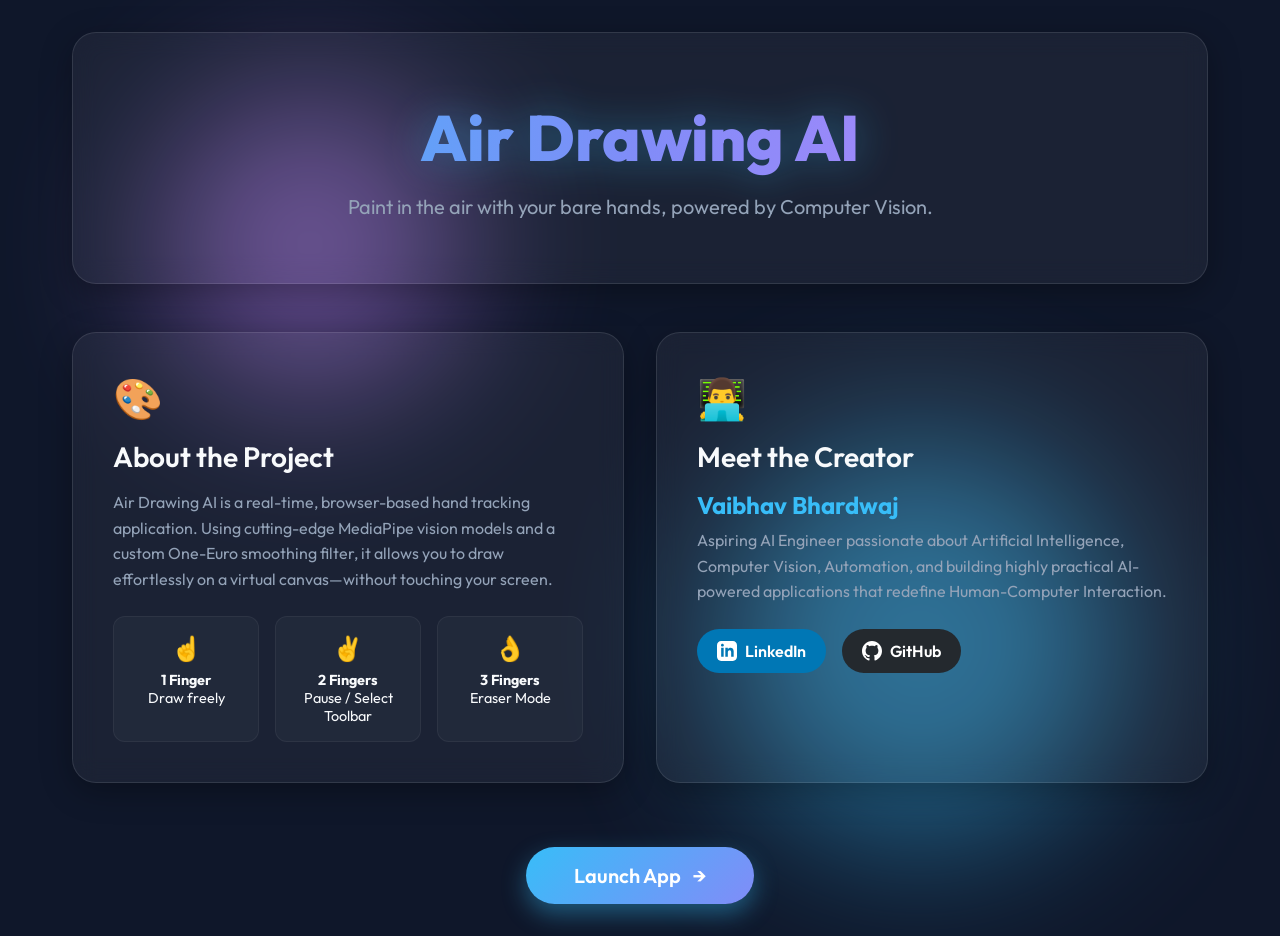
==== index.html @ 8f4176c5 "Convert to Web App and Add Landing Page" ====
<!DOCTYPE html>
<html lang="en">
<head>
    <meta charset="UTF-8">
    <meta name="viewport" content="width=device-width, initial-scale=1.0">
    <title>Air Drawing AI | Vaibhav Bhardwaj</title>
    <meta name="description" content="A real-time hand gesture based drawing application powered by AI.">
    <link rel="stylesheet" href="style.css">
    <link href="https://fonts.googleapis.com/css2?family=Outfit:wght@300;400;600;800&display=swap" rel="stylesheet">
</head>
<body>
    <div class="landing-container">
        <!-- Floating animated background blobs -->
        <div class="blob blob-1"></div>
        <div class="blob blob-2"></div>
        <div class="blob blob-3"></div>

        <header class="glass animate-fade-in-up">
            <h1 class="glow-text">Air Drawing AI</h1>
            <p class="subtitle">Paint in the air with your bare hands, powered by Computer Vision.</p>
        </header>
        
        <main class="main-grid">
            <div class="card glass animate-fade-in-up delay-1">
                <div class="card-icon">🎨</div>
                <h2>About the Project</h2>
                <p>Air Drawing AI is a real-time, browser-based hand tracking application. Using cutting-edge MediaPipe vision models and a custom One-Euro smoothing filter, it allows you to draw effortlessly on a virtual canvas—without touching your screen.</p>
                <div class="features-grid">
                    <div class="feature"><span class="emoji">☝️</span> <strong>1 Finger</strong><br>Draw freely</div>
                    <div class="feature"><span class="emoji">✌️</span> <strong>2 Fingers</strong><br>Pause / Select Toolbar</div>
                    <div class="feature"><span class="emoji">👌</span> <strong>3 Fingers</strong><br>Eraser Mode</div>
                </div>
            </div>

            <div class="card glass author-card animate-fade-in-up delay-2">
                <div class="card-icon">👨‍💻</div>
                <h2>Meet the Creator</h2>
                <h3 class="author-name">Vaibhav Bhardwaj</h3>
                <p>Aspiring AI Engineer passionate about Artificial Intelligence, Computer Vision, Automation, and building highly practical AI-powered applications that redefine Human-Computer Interaction.</p>
                
                <div class="social-links">
                    <a href="https://www.linkedin.com/in/mr-vaibhav-bhardwaj" target="_blank" class="social-btn linkedin">
                        <svg xmlns="http://www.w3.org/2000/svg" width="20" height="20" viewBox="0 0 24 24" fill="currentColor"><path d="M19 0h-14c-2.761 0-5 2.239-5 5v14c0 2.761 2.239 5 5 5h14c2.762 0 5-2.239 5-5v-14c0-2.761-2.238-5-5-5zm-11 19h-3v-11h3v11zm-1.5-12.268c-.966 0-1.75-.79-1.75-1.764s.784-1.764 1.75-1.764 1.75.79 1.75 1.764-.783 1.764-1.75 1.764zm13.5 12.268h-3v-5.604c0-3.368-4-3.113-4 0v5.604h-3v-11h3v1.765c1.396-2.586 7-2.777 7 2.476v6.759z"/></svg>
                        LinkedIn
                    </a>
                    <a href="https://github.com/mrvaibhavbhardwaj" target="_blank" class="social-btn github">
                        <svg xmlns="http://www.w3.org/2000/svg" width="20" height="20" viewBox="0 0 24 24" fill="currentColor"><path d="M12 0c-6.626 0-12 5.373-12 12 0 5.302 3.438 9.8 8.207 11.387.599.111.793-.261.793-.577v-2.234c-3.338.726-4.033-1.416-4.033-1.416-.546-1.387-1.333-1.756-1.333-1.756-1.089-.745.083-.729.083-.729 1.205.084 1.839 1.237 1.839 1.237 1.07 1.834 2.807 1.304 3.492.997.107-.775.418-1.305.762-1.604-2.665-.305-5.467-1.334-5.467-5.931 0-1.311.469-2.381 1.236-3.221-.124-.303-.535-1.524.117-3.176 0 0 1.008-.322 3.301 1.23.957-.266 1.983-.399 3.003-.404 1.02.005 2.047.138 3.006.404 2.291-1.552 3.297-1.23 3.297-1.23.653 1.653.242 2.874.118 3.176.77.84 1.235 1.911 1.235 3.221 0 4.609-2.807 5.624-5.479 5.921.43.372.823 1.102.823 2.222v3.293c0 .319.192.694.801.576 4.765-1.589 8.199-6.086 8.199-11.386 0-6.627-5.373-12-12-12z"/></svg>
                        GitHub
                    </a>
                </div>
            </div>

            <div class="cta-container animate-fade-in-up delay-3">
                <a href="app.html" class="btn-primary">
                    <span class="btn-text">Launch App</span>
                    <span class="btn-icon">→</span>
                </a>
            </div>
        </main>
    </div>
</body>
</html>
---- style.css ----
:root {
    --bg-color: #0f172a;
    --glass-bg: rgba(255, 255, 255, 0.05);
    --glass-border: rgba(255, 255, 255, 0.1);
    --primary: #38bdf8;
    --primary-hover: #0284c7;
    --text-main: #f8fafc;
    --text-muted: #94a3b8;
}

* {
    margin: 0;
    padding: 0;
    box-sizing: border-box;
    font-family: 'Outfit', sans-serif;
}

body {
    background-color: var(--bg-color);
    color: var(--text-main);
    min-height: 100vh;
    overflow-x: hidden;
}

/* Glassmorphism Utilities */
.glass {
    background: var(--glass-bg);
    backdrop-filter: blur(12px);
    -webkit-backdrop-filter: blur(12px);
    border: 1px solid var(--glass-border);
    box-shadow: 0 8px 32px 0 rgba(0, 0, 0, 0.3);
}

/* Landing Page Styles */
.landing-container {
    max-width: 1200px;
    margin: 0 auto;
    padding: 2rem;
    position: relative;
    z-index: 1;
}

header {
    text-align: center;
    padding: 4rem 2rem;
    border-radius: 24px;
    margin-bottom: 3rem;
}

.glow-text {
    font-size: 4rem;
    font-weight: 800;
    background: linear-gradient(to right, #38bdf8, #818cf8, #c084fc);
    -webkit-background-clip: text;
    -webkit-text-fill-color: transparent;
    margin-bottom: 1rem;
    filter: drop-shadow(0 0 20px rgba(56, 189, 248, 0.4));
}

.subtitle {
    font-size: 1.25rem;
    color: var(--text-muted);
}

.main-grid {
    display: grid;
    grid-template-columns: 1fr;
    gap: 2rem;
}

@media (min-width: 768px) {
    .main-grid {
        grid-template-columns: 1fr 1fr;
    }
    .cta-container {
        grid-column: 1 / -1;
    }
}

.card {
    padding: 2.5rem;
    border-radius: 24px;
    transition: transform 0.3s ease, box-shadow 0.3s ease;
}

.card:hover {
    transform: translateY(-5px);
    box-shadow: 0 15px 40px rgba(0, 0, 0, 0.4);
    border-color: rgba(255, 255, 255, 0.2);
}

.card-icon {
    font-size: 2.5rem;
    margin-bottom: 1rem;
}

.card h2 {
    font-size: 1.75rem;
    margin-bottom: 1rem;
    font-weight: 600;
}

.card p {
    color: var(--text-muted);
    line-height: 1.6;
    margin-bottom: 1.5rem;
}

.features-grid {
    display: grid;
    grid-template-columns: repeat(3, 1fr);
    gap: 1rem;
    margin-top: 1.5rem;
}

.feature {
    background: rgba(255, 255, 255, 0.03);
    padding: 1rem;
    border-radius: 12px;
    text-align: center;
    font-size: 0.9rem;
    border: 1px solid rgba(255, 255, 255, 0.05);
}

.feature .emoji {
    font-size: 1.5rem;
    display: block;
    margin-bottom: 0.5rem;
}

.author-name {
    font-size: 1.5rem;
    color: var(--primary);
    margin-bottom: 0.5rem;
}

.social-links {
    display: flex;
    gap: 1rem;
}

.social-btn {
    display: flex;
    align-items: center;
    gap: 0.5rem;
    padding: 0.75rem 1.25rem;
    border-radius: 100px;
    text-decoration: none;
    color: white;
    font-weight: 600;
    transition: all 0.2s;
}

.social-btn.linkedin { background: #0077b5; }
.social-btn.linkedin:hover { background: #006097; }
.social-btn.github { background: #24292e; }
.social-btn.github:hover { background: #1b1f23; }

.cta-container {
    text-align: center;
    margin-top: 2rem;
}

.btn-primary {
    display: inline-flex;
    align-items: center;
    gap: 0.75rem;
    background: linear-gradient(135deg, #38bdf8, #818cf8);
    color: white;
    padding: 1rem 3rem;
    border-radius: 100px;
    text-decoration: none;
    font-size: 1.25rem;
    font-weight: 600;
    border: none;
    cursor: pointer;
    transition: transform 0.2s, box-shadow 0.2s;
    box-shadow: 0 10px 25px rgba(56, 189, 248, 0.4);
}

.btn-primary:hover {
    transform: scale(1.05);
    box-shadow: 0 15px 35px rgba(56, 189, 248, 0.6);
}

.btn-secondary {
    background: rgba(255, 255, 255, 0.1);
    color: white;
    padding: 0.5rem 1rem;
    border-radius: 8px;
    border: 1px solid rgba(255,255,255,0.2);
    cursor: pointer;
    font-family: 'Outfit';
    transition: background 0.2s;
}
.btn-secondary:hover { background: rgba(255,255,255,0.2); }

/* Background Animated Blobs */
.blob {
    position: absolute;
    filter: blur(80px);
    z-index: -1;
    opacity: 0.5;
    animation: float 10s infinite ease-in-out alternate;
}
.blob-1 {
    top: 10%; left: 10%; width: 300px; height: 300px;
    background: #c084fc; border-radius: 50%;
}
.blob-2 {
    bottom: 10%; right: 10%; width: 400px; height: 400px;
    background: #38bdf8; border-radius: 50%; animation-delay: -5s;
}

@keyframes float {
    0% { transform: translate(0, 0) scale(1); }
    100% { transform: translate(50px, 50px) scale(1.1); }
}

/* Animations */
.animate-fade-in-up {
    opacity: 0;
    transform: translateY(20px);
    animation: fadeInUp 0.8s forwards ease-out;
}
.delay-1 { animation-delay: 0.2s; }
.delay-2 { animation-delay: 0.4s; }
.delay-3 { animation-delay: 0.6s; }

@keyframes fadeInUp {
    to { opacity: 1; transform: translateY(0); }
}

/* --- APP STYLES --- */
.app-body {
    overflow: hidden;
    display: flex;
    flex-direction: column;
}

.loading-overlay {
    position: fixed;
    inset: 0;
    display: flex;
    flex-direction: column;
    align-items: center;
    justify-content: center;
    z-index: 100;
    background: rgba(15, 23, 42, 0.9);
}
.loading-overlay.hidden { display: none; }

.spinner {
    width: 50px; height: 50px;
    border: 4px solid rgba(255,255,255,0.1);
    border-top-color: var(--primary);
    border-radius: 50%;
    animation: spin 1s infinite linear;
    margin-bottom: 1rem;
}
@keyframes spin { to { transform: rotate(360deg); } }

.toolbar {
    position: fixed;
    top: 20px; left: 50%;
    transform: translateX(-50%);
    display: flex;
    align-items: center;
    justify-content: space-between;
    padding: 12px 24px;
    border-radius: 100px;
    z-index: 10;
    width: 90%;
    max-width: 1000px;
}

.back-btn {
    color: var(--text-muted);
    text-decoration: none;
    font-weight: 600;
    transition: color 0.2s;
}
.back-btn:hover { color: white; }

.colors { display: flex; gap: 12px; }
.color-swatch {
    width: 32px; height: 32px;
    border-radius: 50%;
    cursor: pointer;
    border: 2px solid transparent;
    transition: transform 0.2s;
}
.color-swatch:hover { transform: scale(1.1); }
.color-swatch.active {
    border-color: white;
    transform: scale(1.15);
    box-shadow: 0 0 10px rgba(255,255,255,0.5);
}

.controls {
    display: flex;
    align-items: center;
    gap: 16px;
}
.brush-size { color: var(--text-muted); font-size: 0.9rem; }

.canvas-container {
    position: relative;
    width: 100vw; height: 100vh;
    display: flex;
    align-items: center;
    justify-content: center;
}

#webcam, #output_canvas {
    position: absolute;
    width: 100%; height: 100%;
    object-fit: cover;
    transform: scaleX(-1); /* Mirror camera */
}

#output_canvas { z-index: 5; }

.status-bar {
    position: fixed;
    bottom: 20px; left: 20px;
    padding: 12px 20px;
    border-radius: 12px;
    z-index: 10;
    display: flex;
    flex-direction: column;
    gap: 4px;
}

#mode-label {
    font-weight: 600;
    color: var(--primary);
}

.watermark {
    font-size: 0.8rem;
    color: var(--text-muted);
}
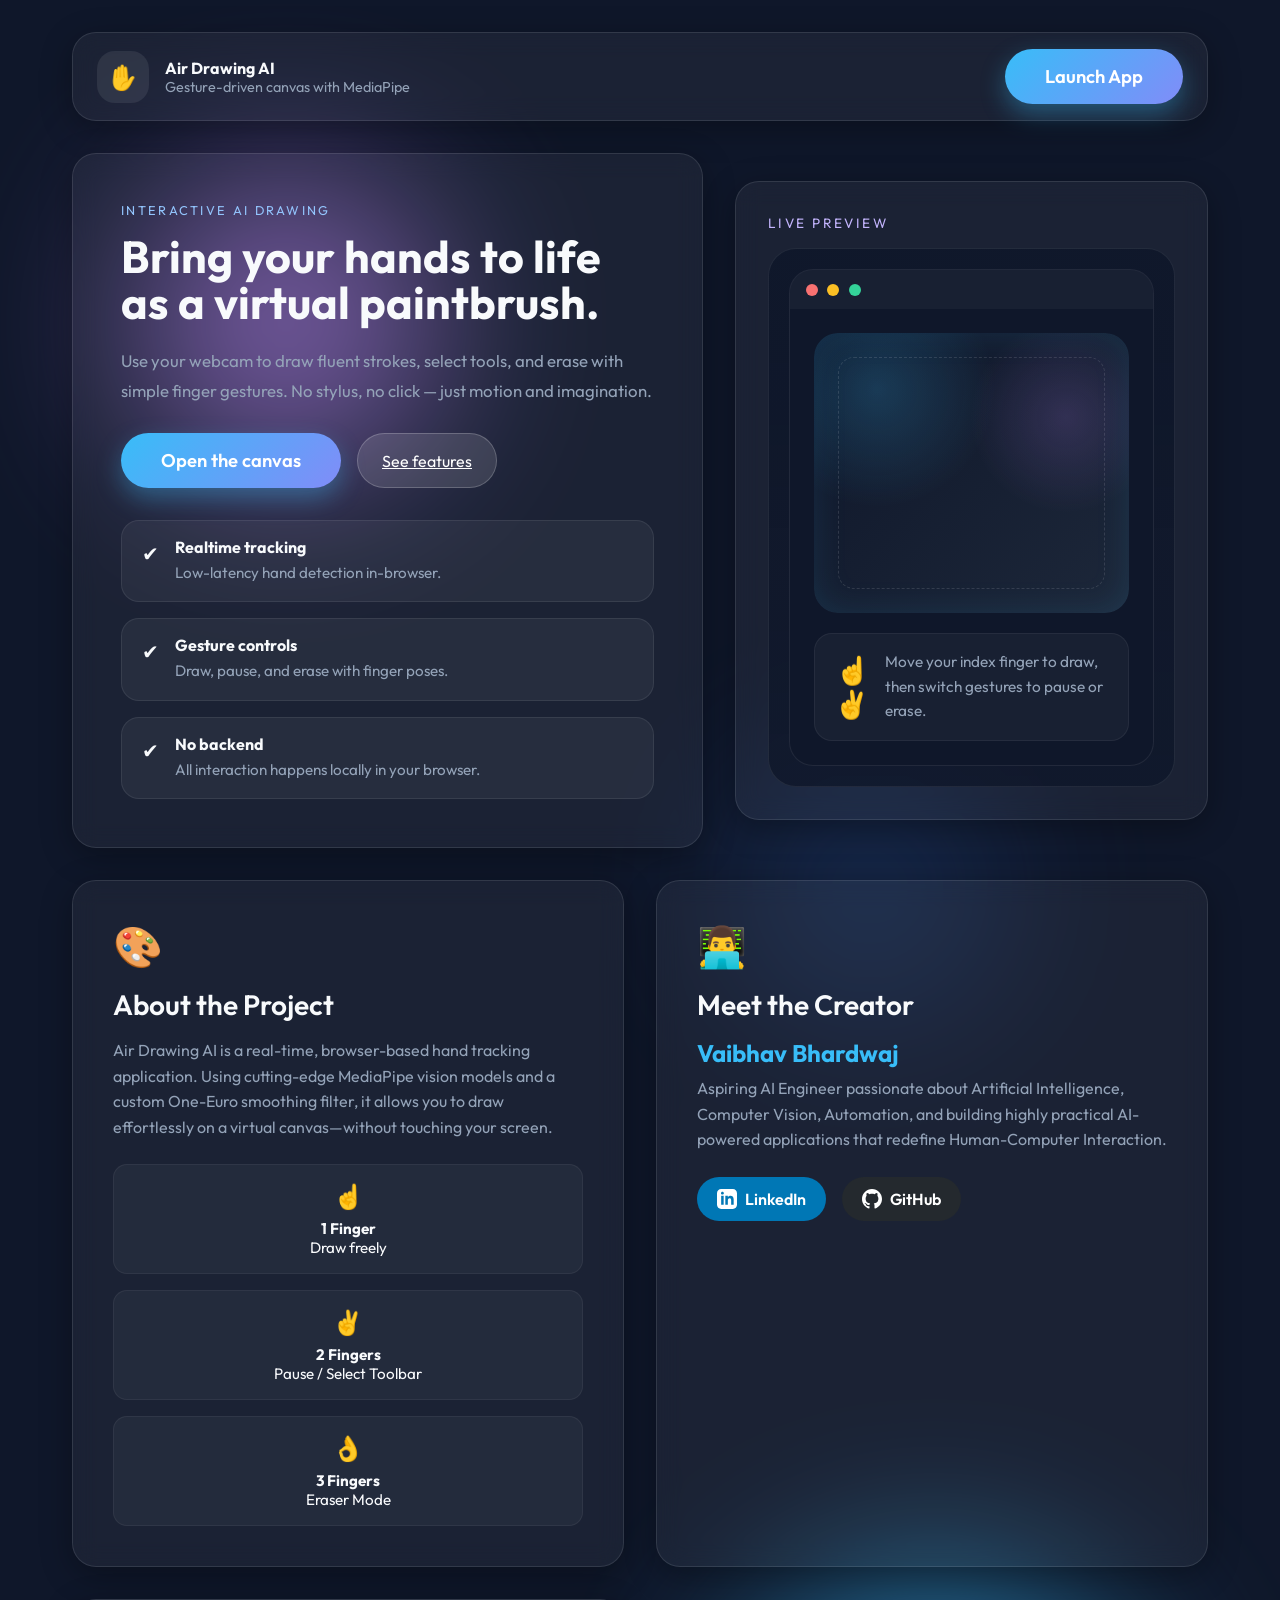
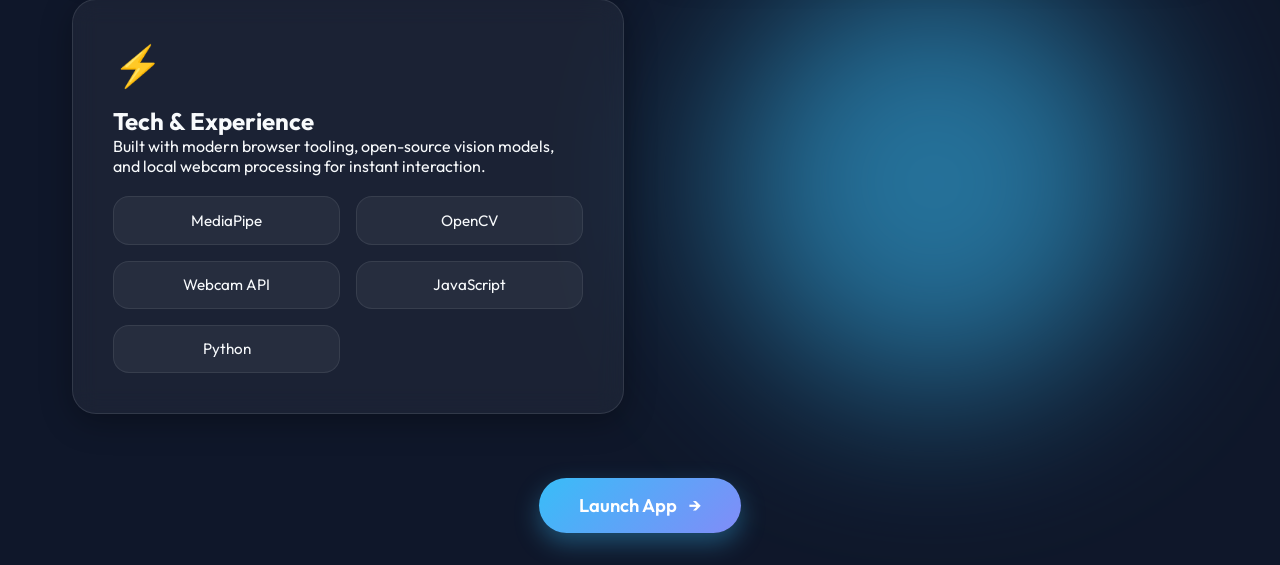
==== commit 348dfe69: "Prepare for Cloudflare Pages deployment" ====
--- a/index.html
+++ b/index.html
@@ -15,13 +15,76 @@
         <div class="blob blob-2"></div>
         <div class="blob blob-3"></div>
 
-        <header class="glass animate-fade-in-up">
-            <h1 class="glow-text">Air Drawing AI</h1>
-            <p class="subtitle">Paint in the air with your bare hands, powered by Computer Vision.</p>
-        </header>
-        
-        <main class="main-grid">
-            <div class="card glass animate-fade-in-up delay-1">
+        <div class="landing-topbar glass animate-fade-in-up">
+            <div class="brand">
+                <div class="brand-mark">✋</div>
+                <div>
+                    <p class="brand-label">Air Drawing AI</p>
+                    <p class="brand-tag">Gesture-driven canvas with MediaPipe</p>
+                </div>
+            </div>
+            <a href="app.html" class="btn-primary topbar-btn">Launch App</a>
+        </div>
+
+        <section class="hero-grid">
+            <div class="hero-copy glass animate-fade-in-up">
+                <p class="eyebrow">Interactive AI Drawing</p>
+                <h1>Bring your hands to life as a virtual paintbrush.</h1>
+                <p class="hero-text">Use your webcam to draw fluent strokes, select tools, and erase with simple finger gestures. No stylus, no click — just motion and imagination.</p>
+
+                <div class="hero-actions">
+                    <a href="app.html" class="btn-primary">Open the canvas</a>
+                    <a href="#features" class="btn-secondary">See features</a>
+                </div>
+
+                <div class="hero-highlights">
+                    <div class="highlight">
+                        <span>✔</span>
+                        <div>
+                            <strong>Realtime tracking</strong>
+                            <p>Low-latency hand detection in-browser.</p>
+                        </div>
+                    </div>
+                    <div class="highlight">
+                        <span>✔</span>
+                        <div>
+                            <strong>Gesture controls</strong>
+                            <p>Draw, pause, and erase with finger poses.</p>
+                        </div>
+                    </div>
+                    <div class="highlight">
+                        <span>✔</span>
+                        <div>
+                            <strong>No backend</strong>
+                            <p>All interaction happens locally in your browser.</p>
+                        </div>
+                    </div>
+                </div>
+            </div>
+
+            <aside class="hero-preview glass animate-fade-in-up delay-1">
+                <div class="preview-label">Live preview</div>
+                <div class="preview-panel">
+                    <div class="preview-window">
+                        <div class="preview-topbar">
+                            <span class="dot red"></span>
+                            <span class="dot yellow"></span>
+                            <span class="dot green"></span>
+                        </div>
+                        <div class="preview-stage">
+                            <div class="preview-canvas"></div>
+                            <div class="preview-gesture">
+                                <span>☝️ ✌️</span>
+                                <p>Move your index finger to draw, then switch gestures to pause or erase.</p>
+                            </div>
+                        </div>
+                    </div>
+                </div>
+            </aside>
+        </section>
+
+        <section id="features" class="main-grid">
+            <div class="card glass animate-fade-in-up delay-2">
                 <div class="card-icon">🎨</div>
                 <h2>About the Project</h2>
                 <p>Air Drawing AI is a real-time, browser-based hand tracking application. Using cutting-edge MediaPipe vision models and a custom One-Euro smoothing filter, it allows you to draw effortlessly on a virtual canvas—without touching your screen.</p>
@@ -32,7 +95,7 @@
                 </div>
             </div>
 
-            <div class="card glass author-card animate-fade-in-up delay-2">
+            <div class="card glass author-card animate-fade-in-up delay-3">
                 <div class="card-icon">👨‍💻</div>
                 <h2>Meet the Creator</h2>
                 <h3 class="author-name">Vaibhav Bhardwaj</h3>
@@ -50,13 +113,26 @@
                 </div>
             </div>
 
-            <div class="cta-container animate-fade-in-up delay-3">
+            <div class="stack-card glass animate-fade-in-up delay-4">
+                <div class="card-icon">⚡</div>
+                <h2>Tech & Experience</h2>
+                <p>Built with modern browser tooling, open-source vision models, and local webcam processing for instant interaction.</p>
+                <div class="stack-grid">
+                    <span>MediaPipe</span>
+                    <span>OpenCV</span>
+                    <span>Webcam API</span>
+                    <span>JavaScript</span>
+                    <span>Python</span>
+                </div>
+            </div>
+
+            <div class="cta-container animate-fade-in-up delay-5">
                 <a href="app.html" class="btn-primary">
                     <span class="btn-text">Launch App</span>
                     <span class="btn-icon">→</span>
                 </a>
             </div>
-        </main>
+        </section>
     </div>
 </body>
 </html>
--- a/style.css
+++ b/style.css
@@ -40,26 +40,200 @@
     z-index: 1;
 }
 
-header {
-    text-align: center;
-    padding: 4rem 2rem;
+.landing-topbar {
+    display: flex;
+    align-items: center;
+    justify-content: space-between;
+    gap: 1rem;
+    padding: 1rem 1.5rem;
     border-radius: 24px;
-    margin-bottom: 3rem;
-}
-
-.glow-text {
-    font-size: 4rem;
-    font-weight: 800;
-    background: linear-gradient(to right, #38bdf8, #818cf8, #c084fc);
-    -webkit-background-clip: text;
-    -webkit-text-fill-color: transparent;
+    margin-bottom: 2rem;
+}
+
+.brand {
+    display: flex;
+    align-items: center;
+    gap: 1rem;
+}
+
+.brand-mark {
+    width: 52px;
+    height: 52px;
+    display: grid;
+    place-items: center;
+    border-radius: 18px;
+    background: rgba(255, 255, 255, 0.08);
+    font-size: 1.5rem;
+}
+
+.brand-label {
+    font-size: 1rem;
+    font-weight: 700;
+}
+
+.brand-tag {
+    font-size: 0.9rem;
+    color: var(--text-muted);
+}
+
+.hero-grid {
+    display: grid;
+    grid-template-columns: 1fr;
+    gap: 2rem;
+    margin-bottom: 2rem;
+}
+
+.hero-copy {
+    padding: 2.5rem;
+    border-radius: 24px;
+}
+
+.eyebrow {
+    text-transform: uppercase;
+    letter-spacing: 0.18em;
+    color: #93c5fd;
+    font-size: 0.8rem;
     margin-bottom: 1rem;
-    filter: drop-shadow(0 0 20px rgba(56, 189, 248, 0.4));
-}
-
-.subtitle {
+}
+
+.hero-copy h1 {
+    font-size: clamp(2.4rem, 3.5vw, 4.25rem);
+    line-height: 1.03;
+    margin-bottom: 1.25rem;
+}
+
+.hero-text {
+    color: var(--text-muted);
+    line-height: 1.75;
+    font-size: 1.05rem;
+    margin-bottom: 1.75rem;
+    max-width: 680px;
+}
+
+.hero-actions {
+    display: flex;
+    flex-wrap: wrap;
+    gap: 1rem;
+    margin-bottom: 2rem;
+}
+
+.hero-highlights {
+    display: grid;
+    grid-template-columns: 1fr;
+    gap: 1rem;
+}
+
+.highlight {
+    display: flex;
+    align-items: flex-start;
+    gap: 1rem;
+    background: rgba(255, 255, 255, 0.05);
+    border: 1px solid rgba(255, 255, 255, 0.08);
+    padding: 1rem 1.25rem;
+    border-radius: 18px;
+}
+
+.highlight span {
+    display: inline-flex;
+    margin-top: 4px;
     font-size: 1.25rem;
-    color: var(--text-muted);
+}
+
+.highlight p {
+    margin: 0.25rem 0 0;
+    color: var(--text-muted);
+    font-size: 0.95rem;
+    line-height: 1.6;
+}
+
+.hero-preview {
+    padding: 1.5rem;
+    border-radius: 24px;
+}
+
+.preview-label {
+    font-size: 0.85rem;
+    letter-spacing: 0.18em;
+    text-transform: uppercase;
+    color: #c4b5fd;
+    margin-bottom: 1rem;
+}
+
+.preview-panel {
+    background: linear-gradient(180deg, rgba(15, 23, 42, 0.9), rgba(15, 23, 42, 0.8));
+    border-radius: 28px;
+    border: 1px solid rgba(255, 255, 255, 0.08);
+    padding: 1.25rem;
+}
+
+.preview-window {
+    border-radius: 24px;
+    overflow: hidden;
+    background: #0f172a;
+    border: 1px solid rgba(255, 255, 255, 0.08);
+}
+
+.preview-topbar {
+    display: flex;
+    align-items: center;
+    gap: 0.6rem;
+    padding: 0.85rem 1rem;
+    background: rgba(255, 255, 255, 0.04);
+}
+
+.dot {
+    width: 12px;
+    height: 12px;
+    border-radius: 50%;
+}
+
+.dot.red { background: #f87171; }
+.dot.yellow { background: #fbbf24; }
+.dot.green { background: #34d399; }
+
+.preview-stage {
+    padding: 1.5rem;
+    display: grid;
+    gap: 1.25rem;
+}
+
+.preview-canvas {
+    min-height: 280px;
+    border-radius: 24px;
+    background: radial-gradient(circle at 20% 20%, rgba(56, 189, 248, 0.2), transparent 35%),
+                radial-gradient(circle at 80% 30%, rgba(192, 132, 252, 0.16), transparent 30%),
+                linear-gradient(135deg, rgba(15, 23, 42, 0.96), rgba(30, 41, 59, 0.96));
+    box-shadow: inset 0 0 35px rgba(56, 189, 248, 0.12);
+    position: relative;
+}
+
+.preview-canvas::before {
+    content: '';
+    position: absolute;
+    inset: 24px;
+    border-radius: 16px;
+    border: 1px dashed rgba(255, 255, 255, 0.12);
+}
+
+.preview-gesture {
+    display: flex;
+    align-items: center;
+    gap: 1rem;
+    padding: 1rem 1.25rem;
+    border-radius: 18px;
+    background: rgba(255, 255, 255, 0.04);
+    border: 1px solid rgba(255, 255, 255, 0.06);
+}
+
+.preview-gesture span {
+    font-size: 1.7rem;
+}
+
+.preview-gesture p {
+    margin: 0;
+    color: var(--text-muted);
+    font-size: 0.96rem;
+    line-height: 1.6;
 }
 
 .main-grid {
@@ -75,6 +249,22 @@
     .cta-container {
         grid-column: 1 / -1;
     }
+    .features-grid {
+        grid-template-columns: repeat(3, minmax(0, 1fr));
+    }
+}
+
+@media (min-width: 992px) {
+    .hero-grid {
+        grid-template-columns: 1.2fr 0.9fr;
+        align-items: center;
+    }
+    .hero-copy {
+        padding: 3rem;
+    }
+    .hero-preview {
+        padding: 2rem;
+    }
 }
 
 .card {
@@ -108,18 +298,18 @@
 
 .features-grid {
     display: grid;
-    grid-template-columns: repeat(3, 1fr);
+    grid-template-columns: repeat(1, minmax(0, 1fr));
     gap: 1rem;
     margin-top: 1.5rem;
 }
 
 .feature {
-    background: rgba(255, 255, 255, 0.03);
+    background: rgba(255, 255, 255, 0.04);
     padding: 1rem;
-    border-radius: 12px;
+    border-radius: 14px;
     text-align: center;
-    font-size: 0.9rem;
-    border: 1px solid rgba(255, 255, 255, 0.05);
+    font-size: 0.95rem;
+    border: 1px solid rgba(255, 255, 255, 0.06);
 }
 
 .feature .emoji {
@@ -136,6 +326,7 @@
 
 .social-links {
     display: flex;
+    flex-wrap: wrap;
     gap: 1rem;
 }
 
@@ -156,6 +347,28 @@
 .social-btn.github { background: #24292e; }
 .social-btn.github:hover { background: #1b1f23; }
 
+.stack-card {
+    padding: 2.5rem;
+    border-radius: 24px;
+}
+
+.stack-grid {
+    display: grid;
+    grid-template-columns: repeat(2, minmax(0, 1fr));
+    gap: 1rem;
+    margin-top: 1.25rem;
+}
+
+.stack-grid span {
+    padding: 0.85rem 1rem;
+    border-radius: 16px;
+    background: rgba(255, 255, 255, 0.05);
+    border: 1px solid rgba(255, 255, 255, 0.08);
+    color: var(--text-main);
+    font-size: 0.95rem;
+    text-align: center;
+}
+
 .cta-container {
     text-align: center;
     margin-top: 2rem;
@@ -167,65 +380,74 @@
     gap: 0.75rem;
     background: linear-gradient(135deg, #38bdf8, #818cf8);
     color: white;
-    padding: 1rem 3rem;
+    padding: 1rem 2.5rem;
     border-radius: 100px;
     text-decoration: none;
-    font-size: 1.25rem;
+    font-size: 1.15rem;
     font-weight: 600;
     border: none;
     cursor: pointer;
     transition: transform 0.2s, box-shadow 0.2s;
-    box-shadow: 0 10px 25px rgba(56, 189, 248, 0.4);
+    box-shadow: 0 10px 25px rgba(56, 189, 248, 0.35);
 }
 
 .btn-primary:hover {
-    transform: scale(1.05);
-    box-shadow: 0 15px 35px rgba(56, 189, 248, 0.6);
+    transform: scale(1.03);
+    box-shadow: 0 15px 35px rgba(56, 189, 248, 0.55);
 }
 
 .btn-secondary {
-    background: rgba(255, 255, 255, 0.1);
+    display: inline-flex;
+    align-items: center;
+    justify-content: center;
+    background: rgba(255, 255, 255, 0.12);
     color: white;
-    padding: 0.5rem 1rem;
-    border-radius: 8px;
+    padding: 1rem 1.5rem;
+    border-radius: 100px;
     border: 1px solid rgba(255,255,255,0.2);
     cursor: pointer;
     font-family: 'Outfit';
-    transition: background 0.2s;
-}
-.btn-secondary:hover { background: rgba(255,255,255,0.2); }
+    transition: background 0.2s, transform 0.2s;
+}
+.btn-secondary:hover { background: rgba(255,255,255,0.22); transform: translateY(-1px); }
 
 /* Background Animated Blobs */
 .blob {
     position: absolute;
-    filter: blur(80px);
+    filter: blur(85px);
     z-index: -1;
-    opacity: 0.5;
-    animation: float 10s infinite ease-in-out alternate;
+    opacity: 0.55;
+    animation: float 12s infinite ease-in-out alternate;
 }
 .blob-1 {
-    top: 10%; left: 10%; width: 300px; height: 300px;
+    top: 8%; left: 8%; width: 300px; height: 300px;
     background: #c084fc; border-radius: 50%;
 }
 .blob-2 {
-    bottom: 10%; right: 10%; width: 400px; height: 400px;
+    bottom: 8%; right: 8%; width: 420px; height: 420px;
     background: #38bdf8; border-radius: 50%; animation-delay: -5s;
+}
+.blob-3 {
+    top: 35%; right: 20%; width: 260px; height: 260px;
+    background: rgba(59, 130, 246, 0.32); border-radius: 50%; animation-delay: -2s;
 }
 
 @keyframes float {
     0% { transform: translate(0, 0) scale(1); }
-    100% { transform: translate(50px, 50px) scale(1.1); }
+    100% { transform: translate(35px, 35px) scale(1.05); }
 }
 
 /* Animations */
 .animate-fade-in-up {
     opacity: 0;
     transform: translateY(20px);
-    animation: fadeInUp 0.8s forwards ease-out;
+    animation: fadeInUp 0.85s forwards ease-out;
 }
 .delay-1 { animation-delay: 0.2s; }
 .delay-2 { animation-delay: 0.4s; }
 .delay-3 { animation-delay: 0.6s; }
+.delay-4 { animation-delay: 0.8s; }
+.delay-5 { animation-delay: 1s; }
 
 @keyframes fadeInUp {
     to { opacity: 1; transform: translateY(0); }
@@ -248,7 +470,51 @@
     z-index: 100;
     background: rgba(15, 23, 42, 0.9);
 }
+.hidden { display: none !important; }
+
 .loading-overlay.hidden { display: none; }
+
+.error-overlay {
+    position: fixed;
+    inset: 0;
+    z-index: 200;
+    display: grid;
+    place-items: center;
+    background: rgba(15, 23, 42, 0.95);
+    padding: 2rem;
+}
+
+.error-card {
+    max-width: 520px;
+    width: 100%;
+    padding: 2rem;
+    border-radius: 28px;
+    text-align: center;
+    box-shadow: 0 30px 80px rgba(0, 0, 0, 0.35);
+}
+
+.error-card h2 {
+    font-size: 2rem;
+    margin-bottom: 1rem;
+}
+
+.error-card p {
+    color: var(--text-muted);
+    margin-bottom: 1.75rem;
+    line-height: 1.8;
+}
+
+.error-actions {
+    display: flex;
+    flex-wrap: wrap;
+    justify-content: center;
+    gap: 1rem;
+}
+
+#error-retry-btn,
+#error-close-btn {
+    min-width: 120px;
+}
 
 .spinner {
     width: 50px; height: 50px;
@@ -312,14 +578,19 @@
     justify-content: center;
 }
 
-#webcam, #output_canvas {
+#webcam {
     position: absolute;
     width: 100%; height: 100%;
     object-fit: cover;
     transform: scaleX(-1); /* Mirror camera */
 }
 
-#output_canvas { z-index: 5; }
+#output_canvas {
+    position: absolute;
+    width: 100%; height: 100%;
+    object-fit: cover;
+    z-index: 5;
+}
 
 .status-bar {
     position: fixed;
